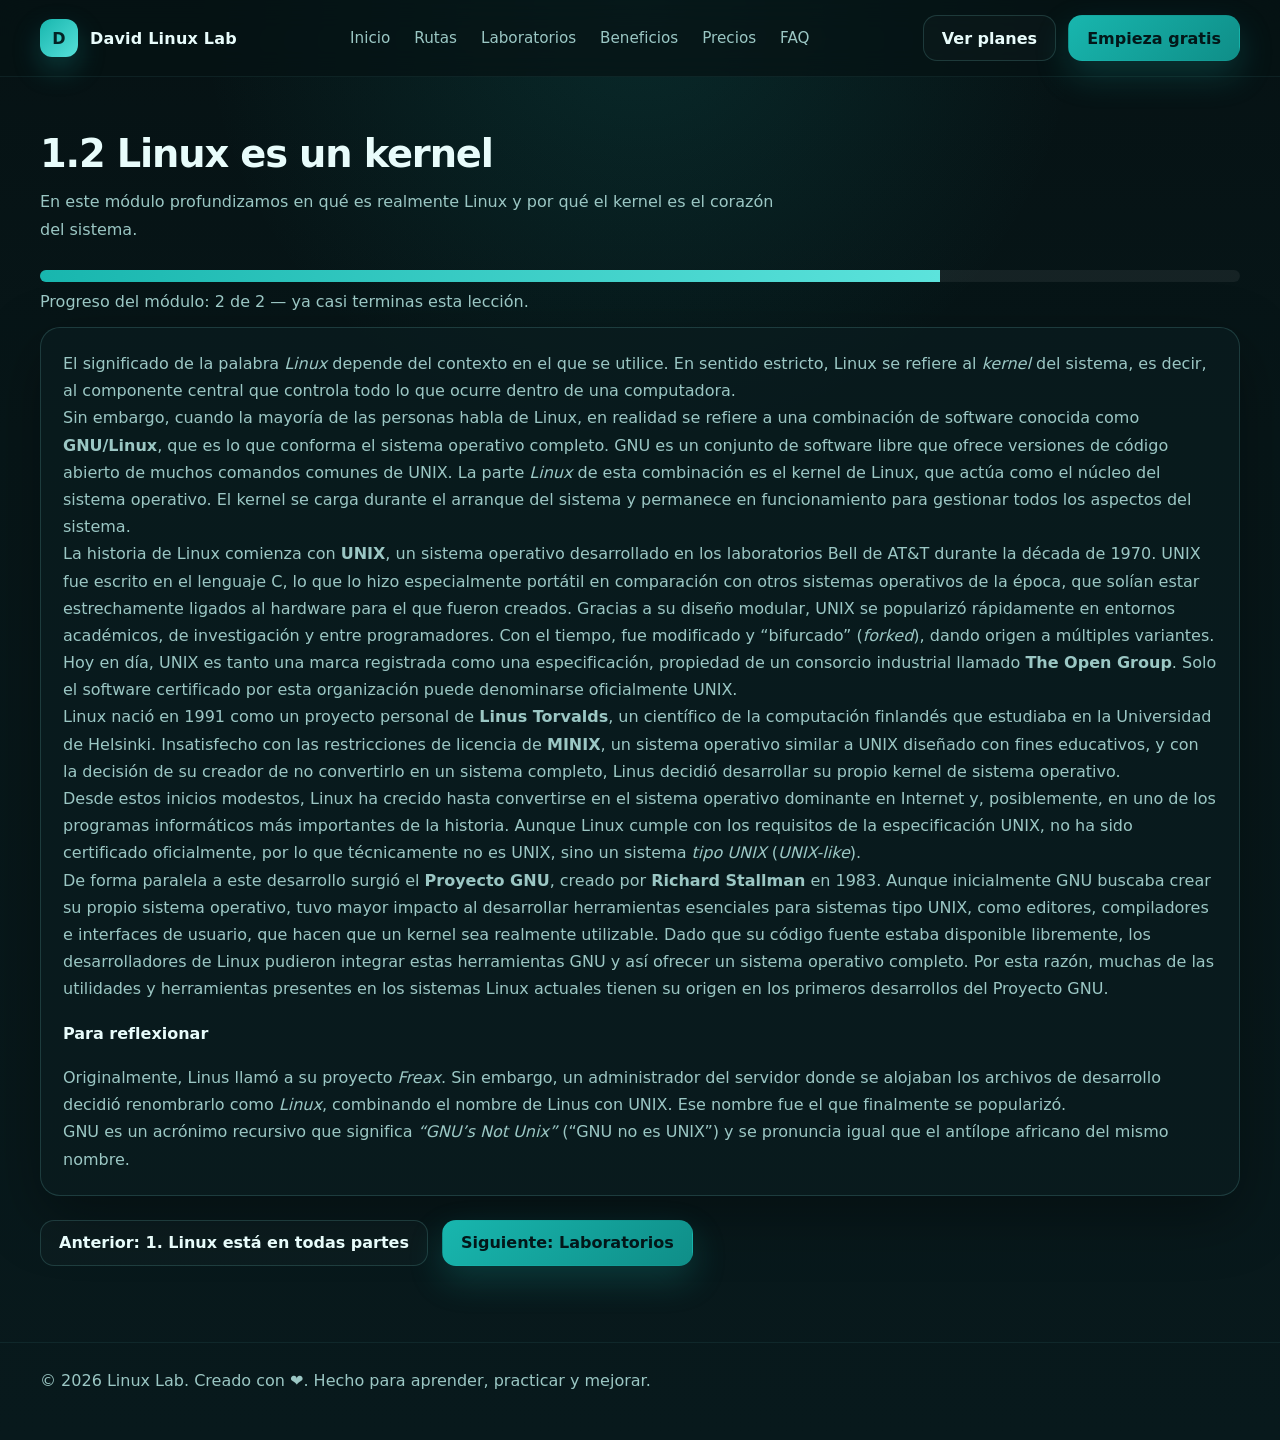
==== linux-essentials-1-2.html @ a04f7f63 "feat: Separar módulo 1.2 a página dedicada con barra de progreso" ====
<!DOCTYPE html>
<html lang="es">
<head>
  <meta charset="UTF-8" />
  <meta name="viewport" content="width=device-width, initial-scale=1.0" />
  <title>Linux Essentials 1.2 - Linux es un kernel</title>
  <link rel="stylesheet" href="css/style.css" />
</head>
<body>
  <header class="site-header">
    <div class="container nav" id="nav">
      <a class="brand" href="index.html">
        <span class="brand-mark">D</span>
        <span>David Linux Lab</span>
      </a>

      <nav class="nav-links">
        <a href="index.html">Inicio</a>
        <a href="index.html#rutas">Rutas</a>
        <a href="index.html#labs">Laboratorios</a>
        <a href="index.html#beneficios">Beneficios</a>
        <a href="index.html#precios">Precios</a>
        <a href="index.html#faq">FAQ</a>
      </nav>

      <div class="nav-actions">
        <a class="btn btn-secondary" href="index.html#precios">Ver planes</a>
        <a class="btn btn-primary" href="index.html#cta">Empieza gratis</a>
        <button class="mobile-toggle" id="mobileToggle" aria-label="Abrir menú">☰</button>
      </div>
    </div>
  </header>

  <main>
    <section class="section">
      <div class="container">
        <div class="section-heading">
          <h2>1.2 Linux es un kernel</h2>
          <p>
            En este módulo profundizamos en qué es realmente Linux y por qué el kernel es el corazón del sistema.
          </p>
        </div>

        <div class="progress" aria-label="Progreso del módulo">
          <span style="width: 75%;"></span>
        </div>
        <p style="margin-top: 10px; color: var(--muted);">Progreso del módulo: 2 de 2 — ya casi terminas esta lección.</p>

        <article class="feature-card">
          <p>
            El significado de la palabra <em>Linux</em> depende del contexto en el que se utilice. En sentido estricto, Linux
            se refiere al <em>kernel</em> del sistema, es decir, al componente central que controla todo lo que ocurre dentro de
            una computadora.
          </p>
          <p>
            Sin embargo, cuando la mayoría de las personas habla de Linux, en realidad se refiere a una combinación de software
            conocida como <strong>GNU/Linux</strong>, que es lo que conforma el sistema operativo completo. GNU es un conjunto de
            software libre que ofrece versiones de código abierto de muchos comandos comunes de UNIX. La parte <em>Linux</em> de
            esta combinación es el kernel de Linux, que actúa como el núcleo del sistema operativo. El kernel se carga durante
            el arranque del sistema y permanece en funcionamiento para gestionar todos los aspectos del sistema.
          </p>
          <p>
            La historia de Linux comienza con <strong>UNIX</strong>, un sistema operativo desarrollado en los laboratorios Bell de
            AT&amp;T durante la década de 1970. UNIX fue escrito en el lenguaje C, lo que lo hizo especialmente portátil en comparación
            con otros sistemas operativos de la época, que solían estar estrechamente ligados al hardware para el que fueron creados.
            Gracias a su diseño modular, UNIX se popularizó rápidamente en entornos académicos, de investigación y entre programadores.
            Con el tiempo, fue modificado y “bifurcado” (<em>forked</em>), dando origen a múltiples variantes. Hoy en día, UNIX es tanto una
            marca registrada como una especificación, propiedad de un consorcio industrial llamado <strong>The Open Group</strong>.
            Solo el software certificado por esta organización puede denominarse oficialmente UNIX.
          </p>
          <p>
            Linux nació en 1991 como un proyecto personal de <strong>Linus Torvalds</strong>, un científico de la computación finlandés que
            estudiaba en la Universidad de Helsinki. Insatisfecho con las restricciones de licencia de <strong>MINIX</strong>, un sistema
            operativo similar a UNIX diseñado con fines educativos, y con la decisión de su creador de no convertirlo en un sistema completo,
            Linus decidió desarrollar su propio kernel de sistema operativo.
          </p>
          <p>
            Desde estos inicios modestos, Linux ha crecido hasta convertirse en el sistema operativo dominante en Internet y, posiblemente,
            en uno de los programas informáticos más importantes de la historia. Aunque Linux cumple con los requisitos de la especificación
            UNIX, no ha sido certificado oficialmente, por lo que técnicamente no es UNIX, sino un sistema <em>tipo UNIX</em> (<em>UNIX-like</em>).
          </p>
          <p>
            De forma paralela a este desarrollo surgió el <strong>Proyecto GNU</strong>, creado por <strong>Richard Stallman</strong> en 1983.
            Aunque inicialmente GNU buscaba crear su propio sistema operativo, tuvo mayor impacto al desarrollar herramientas esenciales para
            sistemas tipo UNIX, como editores, compiladores e interfaces de usuario, que hacen que un kernel sea realmente utilizable. Dado
            que su código fuente estaba disponible libremente, los desarrolladores de Linux pudieron integrar estas herramientas GNU y así ofrecer
            un sistema operativo completo. Por esta razón, muchas de las utilidades y herramientas presentes en los sistemas Linux actuales tienen
            su origen en los primeros desarrollos del Proyecto GNU.
          </p>

          <h4>Para reflexionar</h4>
          <p>
            Originalmente, Linus llamó a su proyecto <em>Freax</em>. Sin embargo, un administrador del servidor donde se alojaban los archivos
            de desarrollo decidió renombrarlo como <em>Linux</em>, combinando el nombre de Linus con UNIX. Ese nombre fue el que finalmente se
            popularizó.
          </p>
          <p>
            GNU es un acrónimo recursivo que significa <em>“GNU’s Not Unix”</em> (“GNU no es UNIX”) y se pronuncia igual que el antílope africano del mismo nombre.
          </p>
        </article>

        <div class="hero-actions" style="margin-top: 24px;">
          <a class="btn btn-secondary" href="linux-essentials.html">Anterior: 1. Linux está en todas partes</a>
          <a class="btn btn-primary" href="index.html#labs">Siguiente: Laboratorios</a>
        </div>
      </div>
    </section>
  </main>

  <footer class="site-footer">
    <div class="container">
      <span>&copy; 2026 Linux Lab. Creado con ❤️.</span>
      <span>Hecho para aprender, practicar y mejorar.</span>
    </div>
  </footer>

  <script src="js/script.js"></script>
</body>
</html>
---- css/style.css ----
:root {
  --bg: #061214;
  --bg-soft: #0b1c1f;
  --panel: rgba(10, 28, 31, 0.72);
  --panel-strong: #0d2327;
  --text: #e8fcfb;
  --muted: #9bc7c4;
  --primary: #18b6ae;
  --primary-2: #0f8e88;
  --border: rgba(120, 213, 208, 0.18);
  --shadow: 0 20px 60px rgba(0, 0, 0, 0.35);
  --max: 1200px;
  --radius: 20px;
}

* { box-sizing: border-box; }
html { scroll-behavior: smooth; }
body {
  margin: 0;
  font-family: Inter, ui-sans-serif, system-ui, -apple-system, BlinkMacSystemFont, "Segoe UI", sans-serif;
  background:
    radial-gradient(circle at top, rgba(24, 182, 174, 0.14), transparent 28%),
    linear-gradient(180deg, #061214 0%, #071618 30%, #08191c 100%);
  color: var(--text);
}

a { color: inherit; text-decoration: none; }
img { max-width: 100%; display: block; }
.container {
  width: min(calc(100% - 32px), var(--max));
  margin: 0 auto;
}
.site-header {
  position: sticky;
  top: 0;
  z-index: 50;
  backdrop-filter: blur(14px);
  background: rgba(6, 18, 20, 0.72);
  border-bottom: 1px solid rgba(120, 213, 208, 0.08);
}
.nav {
  display: flex;
  align-items: center;
  justify-content: space-between;
  min-height: 76px;
  gap: 24px;
}
.brand {
  display: flex;
  align-items: center;
  gap: 12px;
  font-weight: 700;
  letter-spacing: 0.2px;
}
.brand-mark {
  width: 38px;
  height: 38px;
  border-radius: 12px;
  background: linear-gradient(135deg, var(--primary), #56e0d9);
  box-shadow: 0 12px 28px rgba(24, 182, 174, 0.25);
  display: grid;
  place-items: center;
  color: #042325;
  font-weight: 900;
}
.nav-links {
  display: flex;
  align-items: center;
  gap: 24px;
  color: var(--muted);
  font-size: 0.95rem;
}
.nav-links a:hover { color: var(--text); }
.nav-actions {
  display: flex;
  gap: 12px;
  align-items: center;
}
.btn {
  display: inline-flex;
  align-items: center;
  justify-content: center;
  gap: 10px;
  height: 46px;
  padding: 0 18px;
  border-radius: 14px;
  border: 1px solid transparent;
  font-weight: 700;
  transition: 180ms ease;
  cursor: pointer;
  white-space: nowrap;
}
.btn-primary {
  background: linear-gradient(135deg, var(--primary), var(--primary-2));
  color: #031719;
  box-shadow: 0 14px 34px rgba(24, 182, 174, 0.22);
}
.btn-primary:hover { transform: translateY(-1px); }
.btn-secondary {
  background: rgba(255,255,255,0.02);
  color: var(--text);
  border-color: var(--border);
}
.btn-secondary:hover {
  border-color: rgba(120, 213, 208, 0.32);
  background: rgba(255,255,255,0.04);
}
.hero {
  padding: 72px 0 42px;
}
.hero-grid {
  display: grid;
  grid-template-columns: 1.05fr 0.95fr;
  gap: 38px;
  align-items: center;
}
.eyebrow {
  display: inline-flex;
  align-items: center;
  gap: 10px;
  padding: 8px 12px;
  border-radius: 999px;
  border: 1px solid var(--border);
  color: #b9f4f0;
  background: rgba(24, 182, 174, 0.08);
  font-size: 0.88rem;
  margin-bottom: 18px;
}
h1 {
  margin: 0;
  font-size: clamp(2.6rem, 5vw, 4.8rem);
  line-height: 1.02;
  letter-spacing: -0.04em;
  max-width: 12ch;
}
.hero p {
  color: var(--muted);
  font-size: 1.08rem;
  line-height: 1.7;
  max-width: 62ch;
  margin: 20px 0 28px;
}
.hero-actions {
  display: flex;
  gap: 14px;
  flex-wrap: wrap;
  margin-bottom: 22px;
}
.hero-meta {
  display: flex;
  flex-wrap: wrap;
  gap: 18px;
  color: var(--muted);
  font-size: 0.96rem;
}
.hero-card {
  background: linear-gradient(180deg, rgba(13, 35, 39, 0.95), rgba(8, 24, 26, 0.95));
  border: 1px solid var(--border);
  border-radius: 24px;
  padding: 18px;
  box-shadow: var(--shadow);
  position: relative;
  overflow: hidden;
}
.hero-card::before {
  content: "";
  position: absolute;
  inset: -30% auto auto -20%;
  width: 220px;
  height: 220px;
  background: radial-gradient(circle, rgba(24, 182, 174, 0.22), transparent 65%);
  pointer-events: none;
}
.terminal {
  background: #071517;
  border: 1px solid rgba(120, 213, 208, 0.12);
  border-radius: 18px;
  overflow: hidden;
  margin-bottom: 16px;
}
.terminal-bar {
  display: flex;
  align-items: center;
  gap: 8px;
  padding: 12px 14px;
  background: rgba(255,255,255,0.03);
  border-bottom: 1px solid rgba(120, 213, 208, 0.08);
}
.dot {
  width: 10px;
  height: 10px;
  border-radius: 999px;
  background: rgba(255,255,255,0.22);
}
.terminal-body {
  padding: 18px;
  font-family: ui-monospace, SFMono-Regular, Menlo, Monaco, Consolas, monospace;
  color: #baf8f3;
  font-size: 0.93rem;
  line-height: 1.8;
}
.dashboard-grid {
  display: grid;
  grid-template-columns: 1fr 1fr;
  gap: 14px;
}
.mini-card {
  background: rgba(255,255,255,0.03);
  border: 1px solid rgba(120, 213, 208, 0.1);
  border-radius: 18px;
  padding: 16px;
}
.mini-card h4 {
  margin: 0 0 10px;
  font-size: 0.98rem;
}
.progress {
  height: 12px;
  background: rgba(255,255,255,0.06);
  border-radius: 999px;
  overflow: hidden;
  margin-top: 10px;
}
.progress > span {
  display: block;
  width: 68%;
  height: 100%;
  background: linear-gradient(90deg, var(--primary), #5ce3dc);
}
.section { padding: 54px 0; }
.section-heading { max-width: 760px; margin-bottom: 26px; }
.section-heading h2 { margin: 0 0 12px; font-size: clamp(2rem, 3vw, 3rem); letter-spacing: -0.03em; }
.section-heading p { margin: 0; color: var(--muted); line-height: 1.75; }
.logos { display: grid; grid-template-columns: repeat(5, 1fr); gap: 16px; }
.logo-box, .feature-card, .path-card, .pricing-card, .testimonial, .faq-item { background: var(--panel); border: 1px solid var(--border); border-radius: var(--radius); box-shadow: var(--shadow); }
.logo-box { min-height: 76px; display: grid; place-items: center; color: #b4e9e6; font-weight: 700; letter-spacing: 0.06em; text-transform: uppercase; font-size: 0.84rem; }
.feature-grid, .paths-grid, .pricing-grid, .testimonial-grid, .faq-grid, .stats-grid { display: grid; gap: 18px; }
.feature-grid { grid-template-columns: repeat(4, 1fr); }
.feature-card, .path-card, .pricing-card, .testimonial, .faq-item { padding: 22px; }
.feature-icon { width: 46px; height: 46px; display: grid; place-items: center; border-radius: 14px; margin-bottom: 16px; background: rgba(24, 182, 174, 0.12); border: 1px solid rgba(120, 213, 208, 0.14); color: #a7f4ef; font-weight: 800; }
.feature-card h3, .path-card h3, .pricing-card h3, .testimonial h3, .faq-item h3 { margin: 0 0 10px; font-size: 1.08rem; }
.feature-card p, .path-card p, .pricing-card p, .testimonial p, .faq-item p { margin: 0; color: var(--muted); line-height: 1.7; }
.showcase { display: grid; grid-template-columns: 1fr 1fr; gap: 20px; align-items: stretch; }
.showcase-panel { background: var(--panel); border: 1px solid var(--border); border-radius: 28px; padding: 22px; box-shadow: var(--shadow); }
.showcase-panel h3 { margin-top: 0; font-size: 1.3rem; }
.showcase-list { display: grid; gap: 12px; margin-top: 20px; }
.showcase-item { padding: 14px 16px; border-radius: 16px; background: rgba(255,255,255,0.03); border: 1px solid rgba(120, 213, 208, 0.09); color: var(--muted); }
.stats-grid { grid-template-columns: repeat(4, 1fr); margin-top: 20px; }
.stat-card { padding: 22px; border-radius: 22px; background: var(--panel); border: 1px solid var(--border); box-shadow: var(--shadow); }
.stat-card strong { display: block; font-size: 2rem; margin-bottom: 8px; color: #d4fffc; }
.paths-grid { grid-template-columns: repeat(3, 1fr); }
.tag { display: inline-flex; padding: 6px 10px; border-radius: 999px; background: rgba(24, 182, 174, 0.1); border: 1px solid rgba(120, 213, 208, 0.12); color: #b2f7f2; font-size: 0.82rem; margin-bottom: 14px; }
.pricing-grid { grid-template-columns: repeat(3, 1fr); align-items: stretch; }
.pricing-card.featured { outline: 1px solid rgba(24, 182, 174, 0.35); transform: translateY(-4px); }
.price { font-size: 2.4rem; font-weight: 800; margin: 10px 0 14px; }
.pricing-list { display: grid; gap: 10px; margin: 20px 0 24px; color: var(--muted); }
.testimonial-grid { grid-template-columns: repeat(3, 1fr); }
.faq-grid { grid-template-columns: 1fr 1fr; }
.cta { padding-bottom: 72px; }
.cta-box { background: linear-gradient(135deg, rgba(24, 182, 174, 0.15), rgba(6, 18, 20, 0.7)); border: 1px solid rgba(120, 213, 208, 0.16); border-radius: 28px; padding: 34px; box-shadow: var(--shadow); display: flex; align-items: center; justify-content: space-between; gap: 24px; flex-wrap: wrap; }
.site-footer { border-top: 1px solid rgba(120, 213, 208, 0.08); padding: 28px 0 50px; color: var(--muted); }
.footer-grid { display: grid; grid-template-columns: 1.2fr 1fr 1fr 1fr; gap: 22px; }
.footer-grid h4 { margin: 0 0 12px; color: var(--text); font-size: 0.98rem; }
.footer-grid a { display: block; color: var(--muted); margin-bottom: 10px; }
.footer-grid a:hover { color: var(--text); }
.mobile-toggle { display: none; background: transparent; border: 1px solid var(--border); color: var(--text); width: 46px; height: 46px; border-radius: 14px; cursor: pointer; }
@media (max-width: 1024px) {
  .hero-grid, .showcase, .feature-grid, .paths-grid, .pricing-grid, .testimonial-grid, .stats-grid, .footer-grid, .logos, .faq-grid { grid-template-columns: 1fr 1fr; }
  .hero-grid { grid-template-columns: 1fr; }
}
@media (max-width: 760px) {
  .nav-links, .nav-actions .btn-secondary { display: none; }
  .mobile-toggle { display: inline-grid; place-items: center; }
  .nav.menu-open .nav-links { display: grid; position: absolute; left: 16px; right: 16px; top: 82px; background: rgba(6, 18, 20, 0.98); border: 1px solid var(--border); border-radius: 18px; padding: 18px; gap: 14px; }
  .logos, .feature-grid, .paths-grid, .pricing-grid, .testimonial-grid, .stats-grid, .footer-grid, .faq-grid, .dashboard-grid { grid-template-columns: 1fr; }
  .cta-box { padding: 24px; }
  .hero { padding-top: 48px; }
  h1 { max-width: 100%; }
}
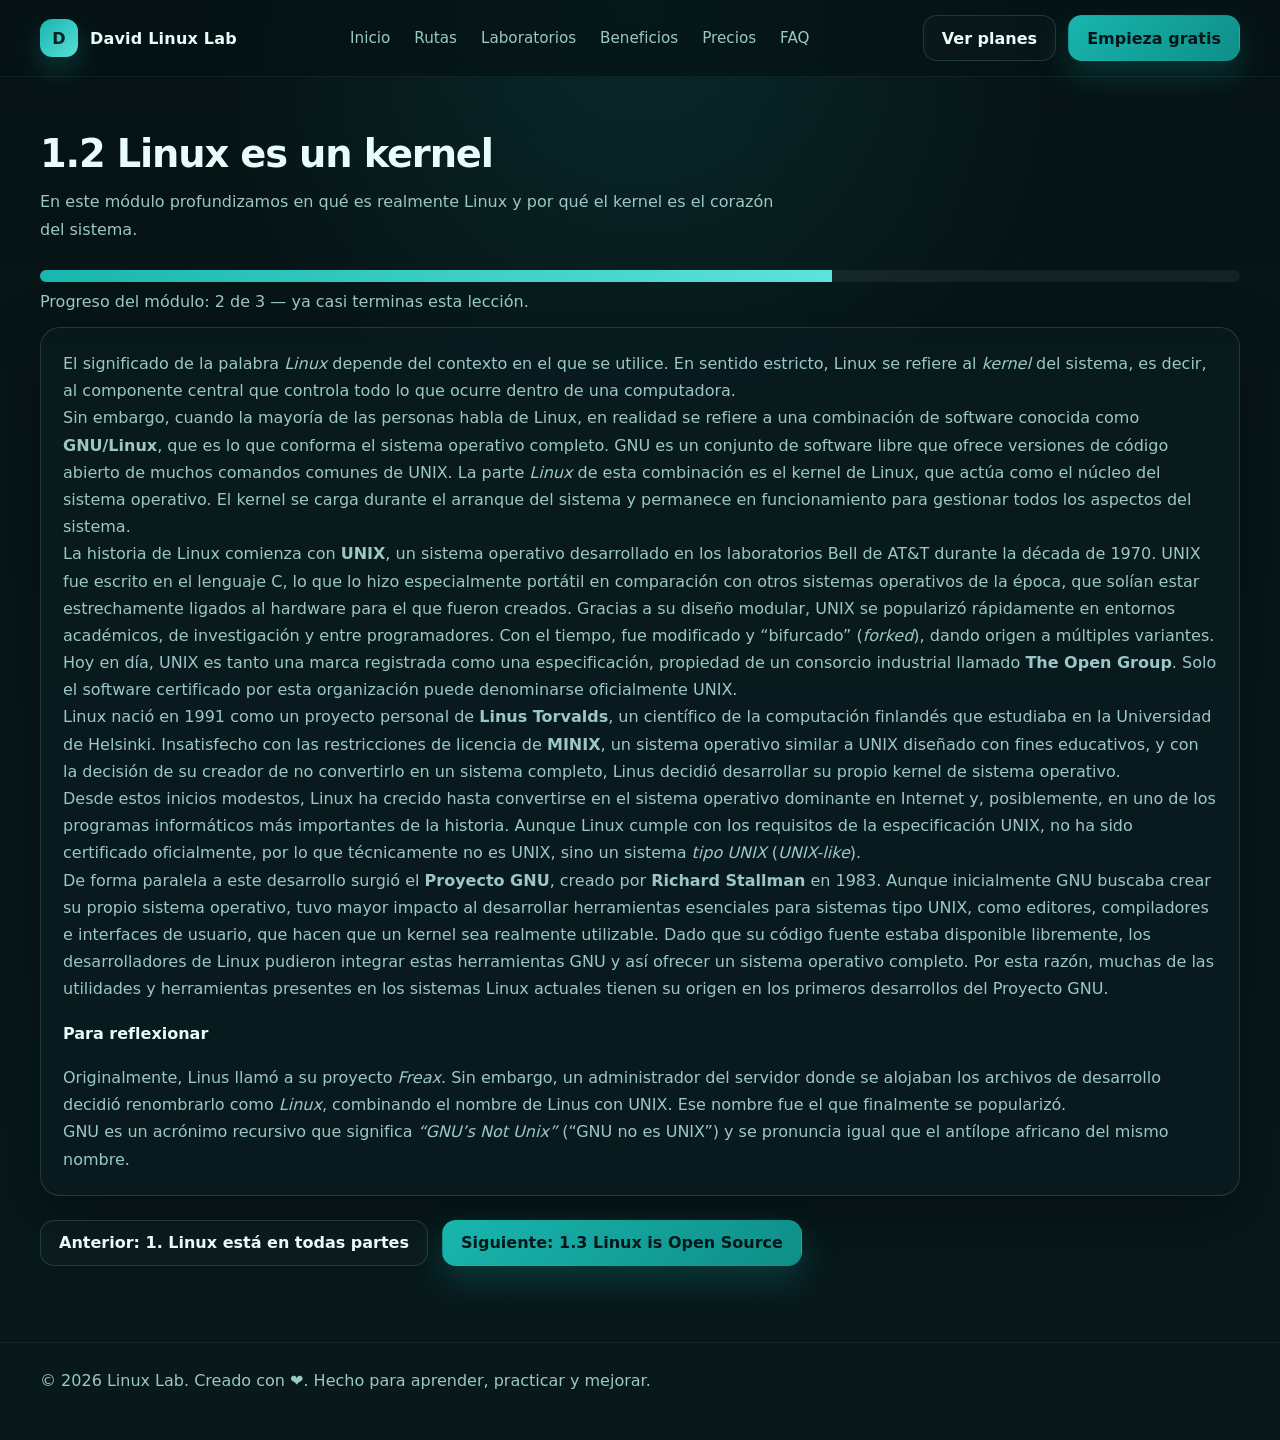
==== commit 5e9c250d: "feat: Añadir módulo 1.3 (Linux is Open Source) y ajustar progreso de módulos" ====
--- a/linux-essentials-1-2.html
+++ b/linux-essentials-1-2.html
@@ -42,9 +42,9 @@
         </div>
 
         <div class="progress" aria-label="Progreso del módulo">
-          <span style="width: 75%;"></span>
+          <span style="width: 66%;"></span>
         </div>
-        <p style="margin-top: 10px; color: var(--muted);">Progreso del módulo: 2 de 2 — ya casi terminas esta lección.</p>
+        <p style="margin-top: 10px; color: var(--muted);">Progreso del módulo: 2 de 3 — ya casi terminas esta lección.</p>
 
         <article class="feature-card">
           <p>
@@ -101,7 +101,7 @@
 
         <div class="hero-actions" style="margin-top: 24px;">
           <a class="btn btn-secondary" href="linux-essentials.html">Anterior: 1. Linux está en todas partes</a>
-          <a class="btn btn-primary" href="index.html#labs">Siguiente: Laboratorios</a>
+            <a class="btn btn-primary" href="linux-essentials-1-3.html">Siguiente: 1.3 Linux is Open Source</a>
         </div>
       </div>
     </section>
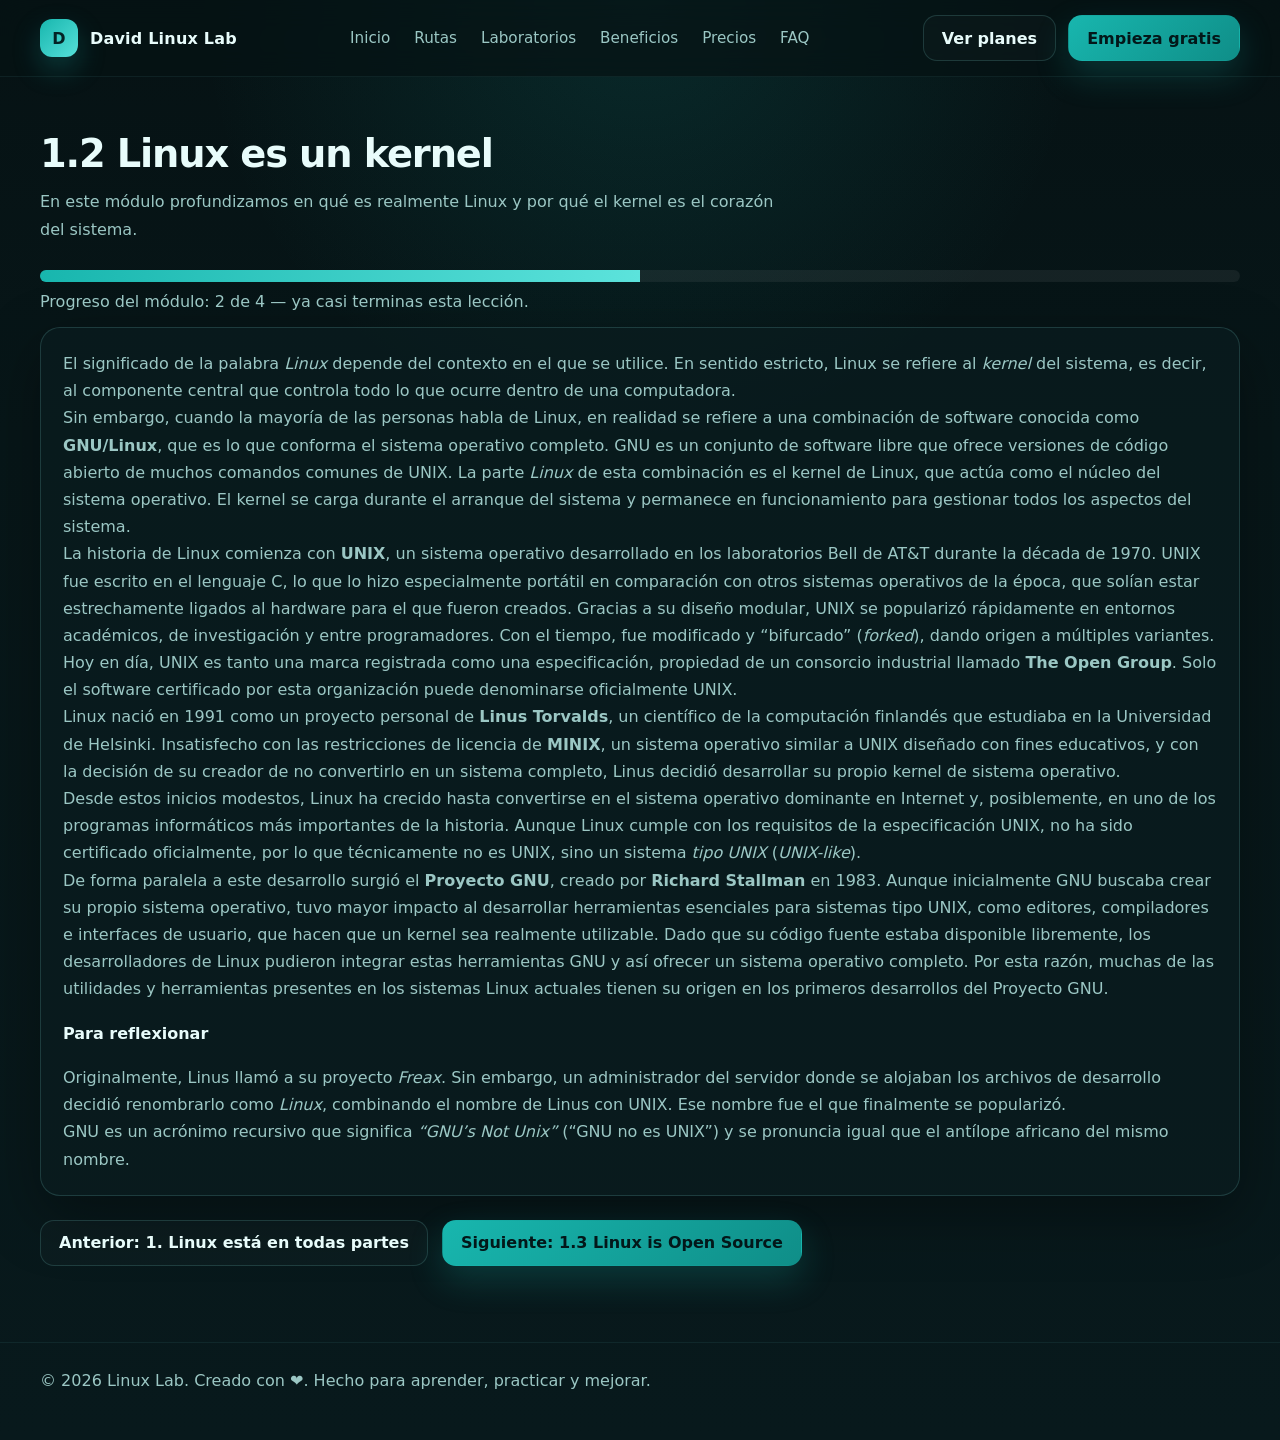
==== commit dc86391c: "feat: Añadir módulo 1.4 (distribuciones) y actualizar progreso" ====
--- a/linux-essentials-1-2.html
+++ b/linux-essentials-1-2.html
@@ -42,9 +42,9 @@
         </div>
 
         <div class="progress" aria-label="Progreso del módulo">
-          <span style="width: 66%;"></span>
+          <span style="width: 50%;"></span>
         </div>
-        <p style="margin-top: 10px; color: var(--muted);">Progreso del módulo: 2 de 3 — ya casi terminas esta lección.</p>
+        <p style="margin-top: 10px; color: var(--muted);">Progreso del módulo: 2 de 4 — ya casi terminas esta lección.</p>
 
         <article class="feature-card">
           <p>
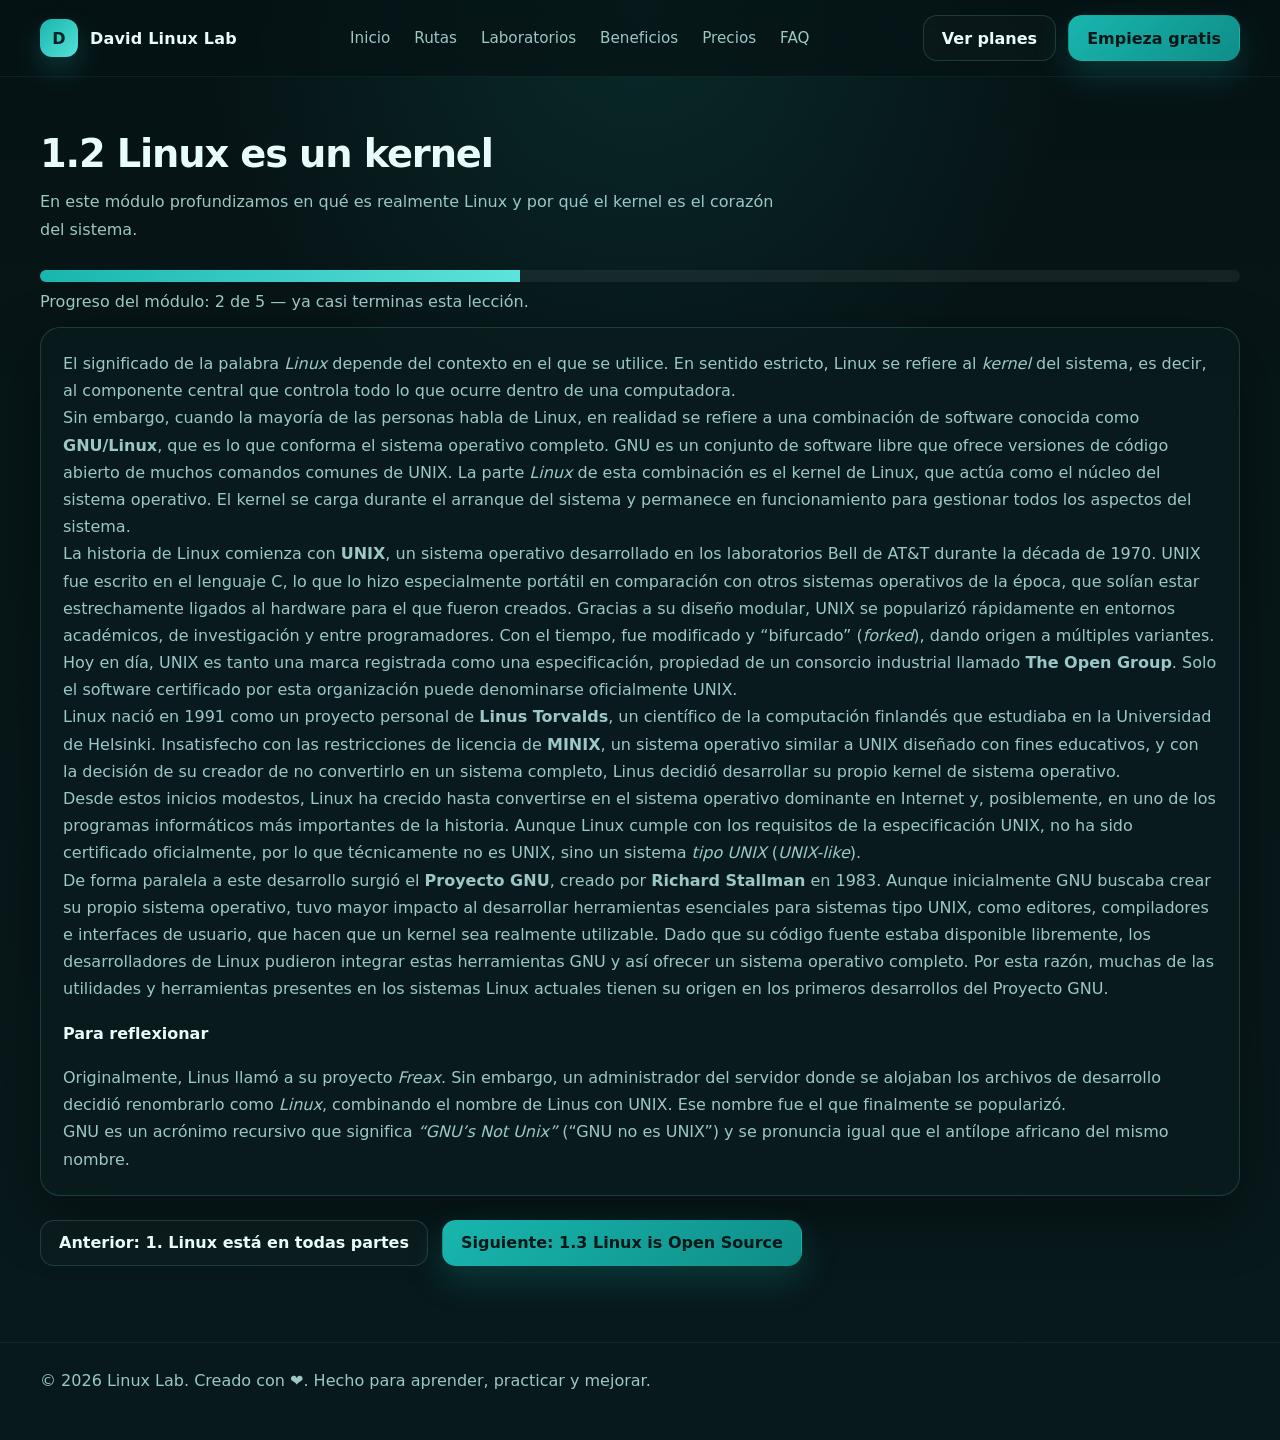
==== commit 5fa13ed7: "feat: Añadir módulo 1.5 (CLI) y ajustar progreso de módulo" ====
--- a/linux-essentials-1-2.html
+++ b/linux-essentials-1-2.html
@@ -42,9 +42,9 @@
         </div>
 
         <div class="progress" aria-label="Progreso del módulo">
-          <span style="width: 50%;"></span>
+          <span style="width: 40%;"></span>
         </div>
-        <p style="margin-top: 10px; color: var(--muted);">Progreso del módulo: 2 de 4 — ya casi terminas esta lección.</p>
+        <p style="margin-top: 10px; color: var(--muted);">Progreso del módulo: 2 de 5 — ya casi terminas esta lección.</p>
 
         <article class="feature-card">
           <p>
